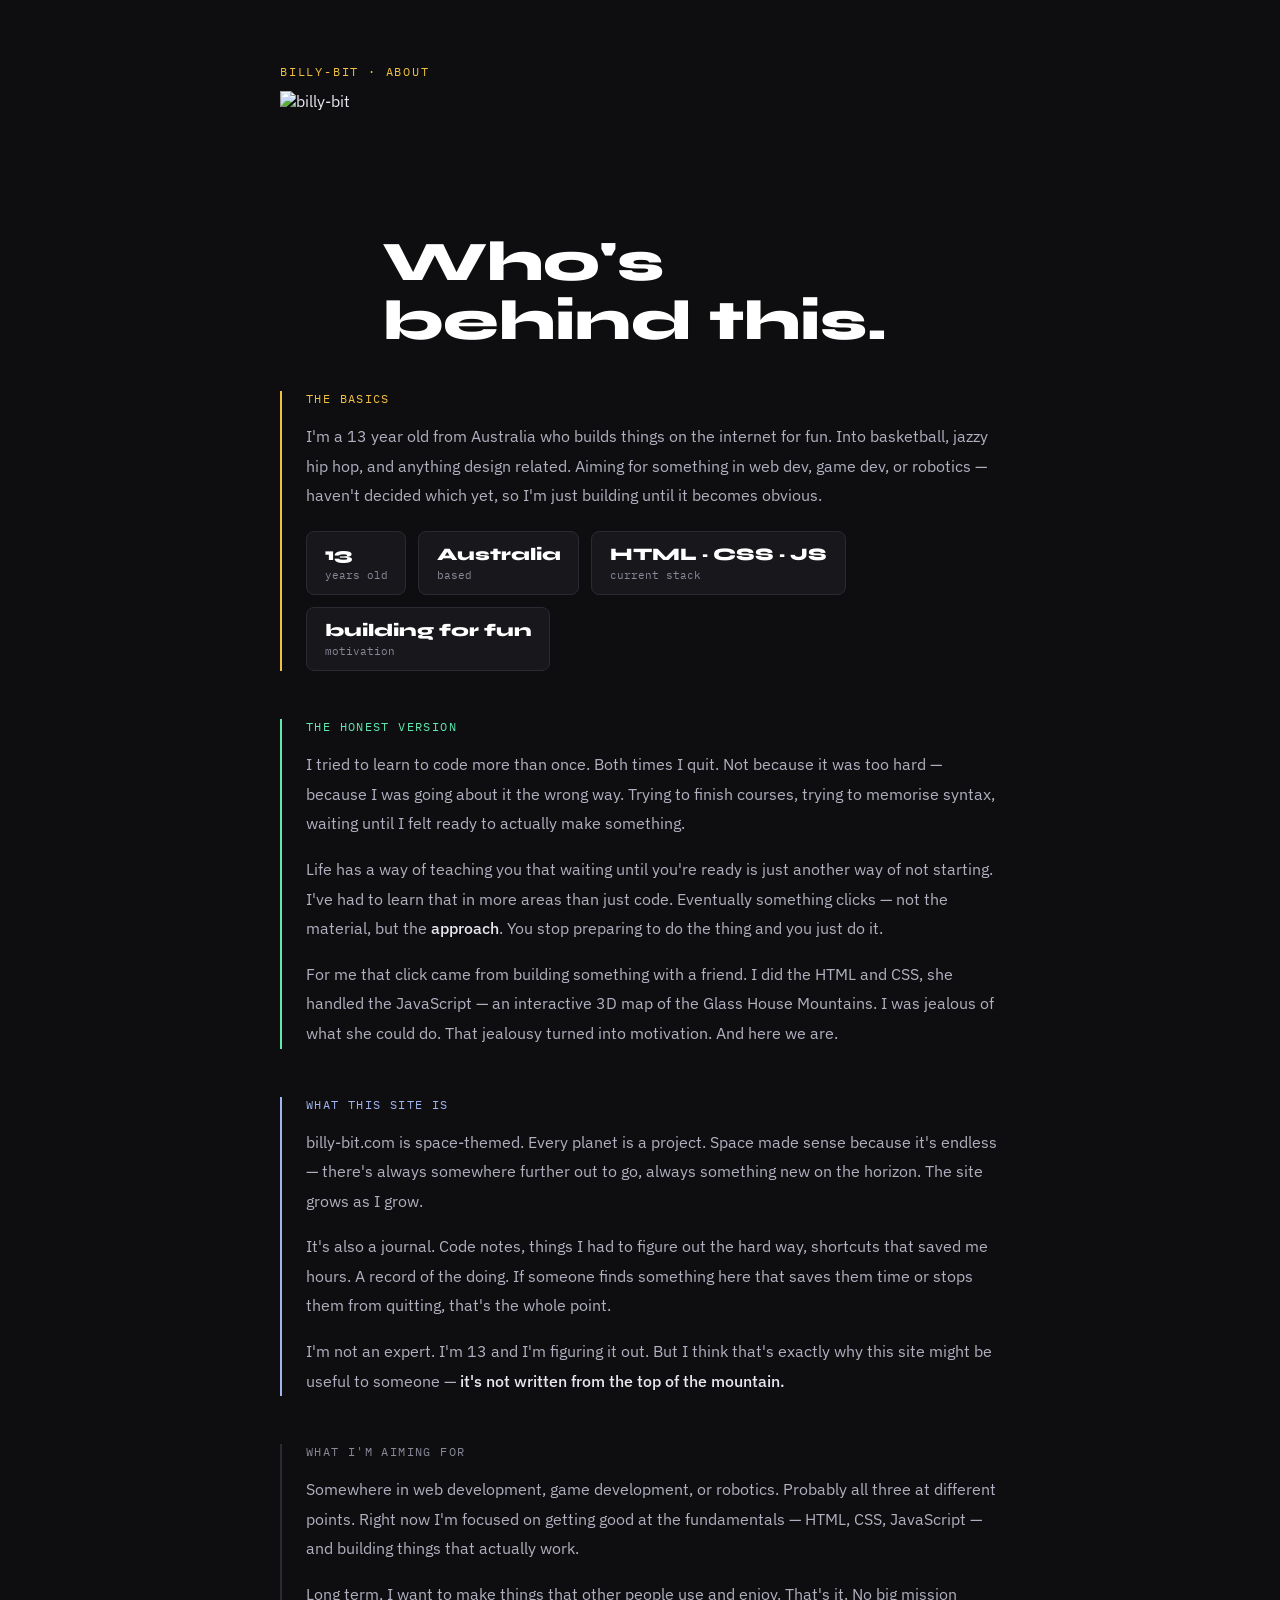
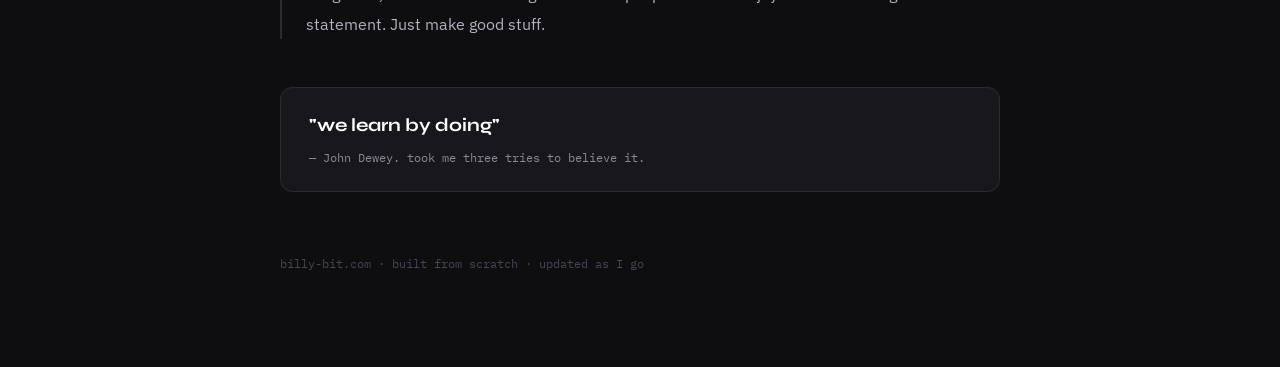
==== about/index.html @ 6b9707e9 "Add About page with creator details and site purpose This file contains the HTML structure and styli" ====
<!DOCTYPE html>
<html lang="en">
<head>
  <meta charset="UTF-8" />
  <meta name="viewport" content="width=device-width, initial-scale=1.0"/>
  <title>billy-bit · About</title>
  <link href="https://fonts.googleapis.com/css2?family=Syne:wght@700;800&family=IBM+Plex+Mono:wght@400;600&family=IBM+Plex+Sans:wght@400;500&display=swap" rel="stylesheet"/>
  <style>
    *, *::before, *::after { box-sizing: border-box; margin: 0; padding: 0; }
    :root {
      --bg: #0e0e10; --surface: #18181c; --border: #2a2a32;
      --accent: #f0c040; --accent2: #5ee8b0; --accent3: #a0b4f0;
      --text: #e8e8f0; --muted: #888898;
    }

    body {
      background: var(--bg);
      color: var(--text);
      font-family: 'IBM Plex Sans', sans-serif;
      min-height: 100vh;
      padding: 4rem 1.5rem 6rem;
    }

    .container { max-width: 720px; margin: 0 auto; }

    .label {
      font-family: 'IBM Plex Mono', monospace;
      font-size: 0.75rem;
      color: var(--accent);
      letter-spacing: 0.15em;
      text-transform: uppercase;
      margin-bottom: 0.75rem;
    }

    h1 {
      font-family: 'Syne', sans-serif;
      font-size: clamp(2.5rem, 6vw, 3.5rem);
      font-weight: 800;
      line-height: 1.05;
      color: #fff;
      margin-bottom: 2.5rem;
    }

    .block {
      border-left: 2px solid var(--border);
      padding-left: 1.5rem;
      margin-bottom: 3rem;
    }

    .block-label {
      font-family: 'IBM Plex Mono', monospace;
      font-size: 0.72rem;
      color: var(--muted);
      text-transform: uppercase;
      letter-spacing: 0.12em;
      margin-bottom: 1rem;
    }

    .block p {
      font-size: 1rem;
      color: #b0b0c0;
      line-height: 1.85;
      margin-bottom: 1rem;
    }

    .block p:last-child { margin-bottom: 0; }

    .block p strong { color: var(--text); font-weight: 500; }

    .block.highlight { border-left-color: var(--accent); }
    .block.highlight .block-label { color: var(--accent); }

    .block.green { border-left-color: var(--accent2); }
    .block.green .block-label { color: var(--accent2); }

    .block.blue { border-left-color: var(--accent3); }
    .block.blue .block-label { color: var(--accent3); }

    .stat-row {
      display: flex;
      flex-wrap: wrap;
      gap: 0.75rem;
      margin-top: 1.25rem;
    }

    .stat {
      background: var(--surface);
      border: 1px solid var(--border);
      border-radius: 8px;
      padding: 0.75rem 1.1rem;
      display: flex;
      flex-direction: column;
      gap: 0.2rem;
    }

    .stat-val {
      font-family: 'Syne', sans-serif;
      font-size: 1.1rem;
      font-weight: 800;
      color: #fff;
    }

    .stat-key {
      font-family: 'IBM Plex Mono', monospace;
      font-size: 0.7rem;
      color: var(--muted);
    }

    .quote {
      margin: 3rem 0;
      padding: 1.5rem 1.75rem;
      background: var(--surface);
      border-radius: 12px;
      border: 1px solid var(--border);
      font-family: 'Syne', sans-serif;
      font-size: 1.15rem;
      font-weight: 700;
      color: #fff;
      line-height: 1.5;
    }

    .quote span {
      display: block;
      font-family: 'IBM Plex Mono', monospace;
      font-size: 0.72rem;
      font-weight: 400;
      color: var(--muted);
      margin-top: 0.6rem;
    }

    footer {
      margin-top: 4rem;
      font-family: 'IBM Plex Mono', monospace;
      font-size: 0.75rem;
      color: #444455;
    }
  </style>
</head>
<body>
  <div class="container">

<div class="label">billy-bit · about</div>

<div style="display:flex; align-items:flex-end; gap:2rem; margin-bottom:2.5rem; flex-wrap:wrap;">
  <img 
    src="Picture1.png" 
    alt="billy-bit" 
    style="height:260px; width:auto; display:block;"
  />
  <h1 style="margin-bottom:0;">Who's<br>behind this.</h1>
</div>

    <div class="block highlight">
      <div class="block-label">The basics</div>
      <p>I'm a 13 year old from Australia who builds things on the internet for fun. Into basketball, jazzy hip hop, and anything design related. Aiming for something in web dev, game dev, or robotics — haven't decided which yet, so I'm just building until it becomes obvious.</p>
      <div class="stat-row">
        <div class="stat"><span class="stat-val">13</span><span class="stat-key">years old</span></div>
        <div class="stat"><span class="stat-val">Australia</span><span class="stat-key">based</span></div>
        <div class="stat"><span class="stat-val">HTML · CSS · JS</span><span class="stat-key">current stack</span></div>
        <div class="stat"><span class="stat-val">building for fun</span><span class="stat-key">motivation</span></div>
      </div>
    </div>

    <div class="block green">
      <div class="block-label">The honest version</div>
      <p>I tried to learn to code more than once. Both times I quit. Not because it was too hard — because I was going about it the wrong way. Trying to finish courses, trying to memorise syntax, waiting until I felt ready to actually make something.</p>
      <p>Life has a way of teaching you that waiting until you're ready is just another way of not starting. I've had to learn that in more areas than just code. Eventually something clicks — not the material, but the <strong>approach</strong>. You stop preparing to do the thing and you just do it.</p>
      <p>For me that click came from building something with a friend. I did the HTML and CSS, she handled the JavaScript — an interactive 3D map of the Glass House Mountains. I was jealous of what she could do. That jealousy turned into motivation. And here we are.</p>
    </div>

    <div class="block blue">
      <div class="block-label">What this site is</div>
      <p>billy-bit.com is space-themed. Every planet is a project. Space made sense because it's endless — there's always somewhere further out to go, always something new on the horizon. The site grows as I grow.</p>
      <p>It's also a journal. Code notes, things I had to figure out the hard way, shortcuts that saved me hours. A record of the doing. If someone finds something here that saves them time or stops them from quitting, that's the whole point.</p>
      <p>I'm not an expert. I'm 13 and I'm figuring it out. But I think that's exactly why this site might be useful to someone — <strong>it's not written from the top of the mountain.</strong></p>
    </div>

    <div class="block">
      <div class="block-label">What I'm aiming for</div>
      <p>Somewhere in web development, game development, or robotics. Probably all three at different points. Right now I'm focused on getting good at the fundamentals — HTML, CSS, JavaScript — and building things that actually work.</p>
      <p>Long term, I want to make things that other people use and enjoy. That's it. No big mission statement. Just make good stuff.</p>
    </div>

    <div class="quote">
      "we learn by doing"
      <span>— John Dewey. took me three tries to believe it.</span>
    </div>

    <footer>billy-bit.com · built from scratch · updated as I go</footer>

  </div>
</body>
</html>
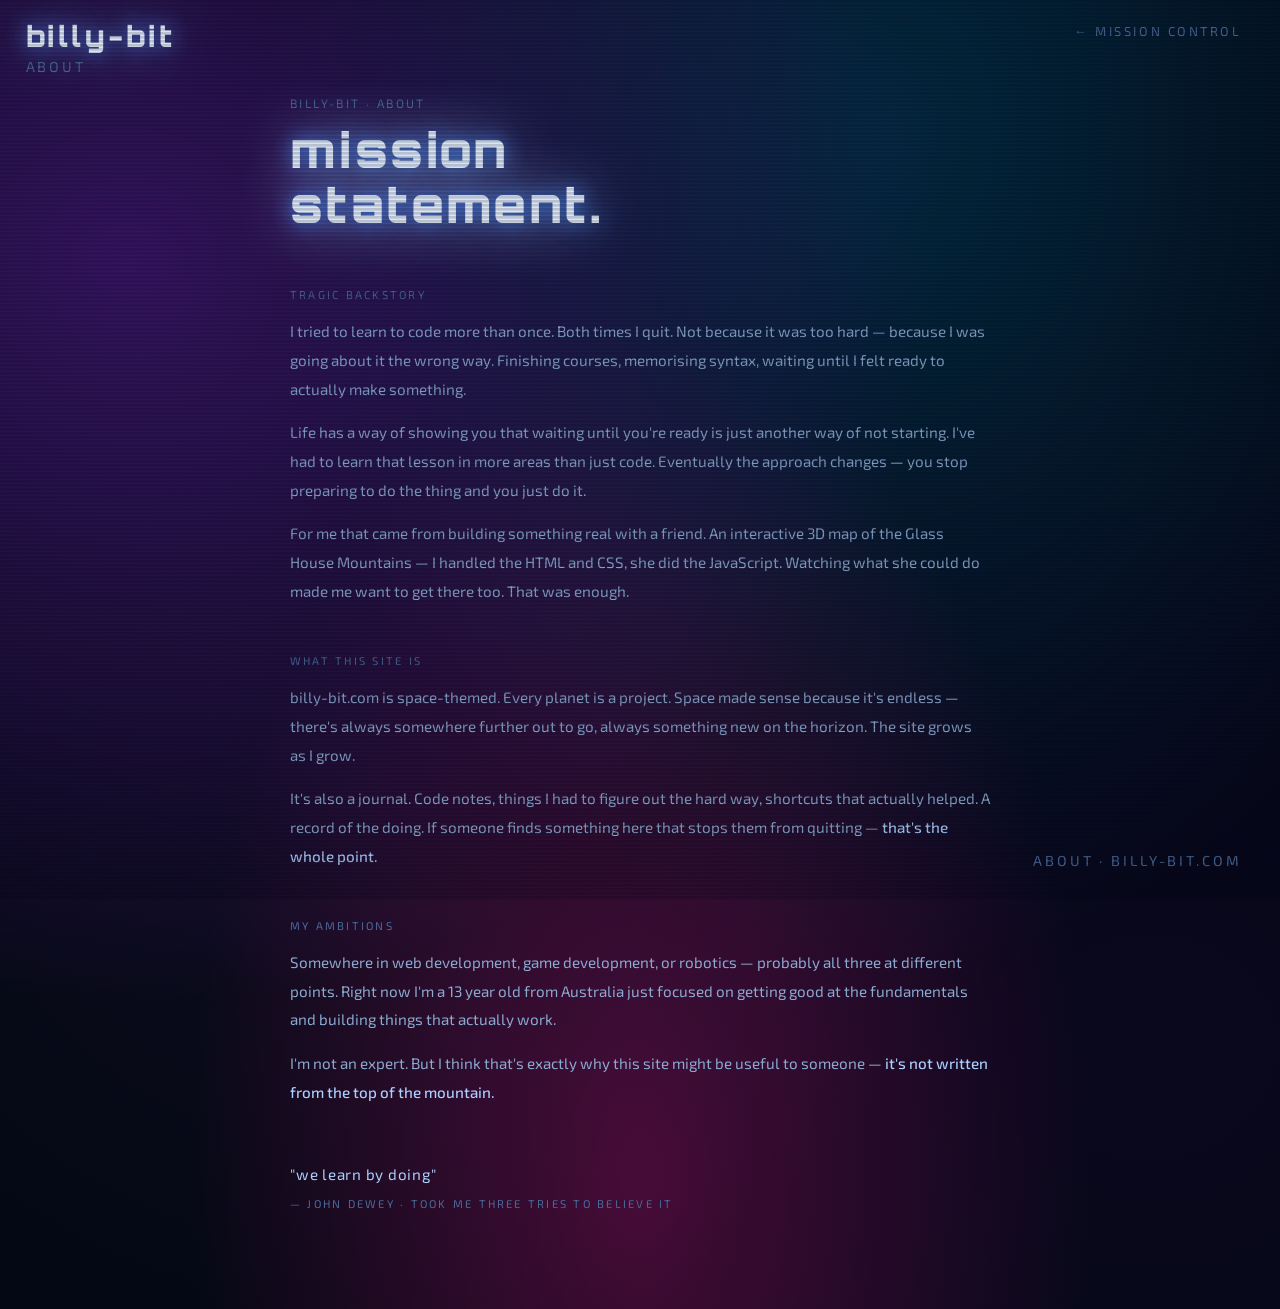
==== commit 6331d8ad: "Simplify CSS rules and update about section Refactor CSS styles for consistency and update content s" ====
--- a/about/index.html
+++ b/about/index.html
@@ -1,193 +1,197 @@
 <!DOCTYPE html>
 <html lang="en">
 <head>
-  <meta charset="UTF-8" />
-  <meta name="viewport" content="width=device-width, initial-scale=1.0"/>
-  <title>billy-bit · About</title>
-  <link href="https://fonts.googleapis.com/css2?family=Syne:wght@700;800&family=IBM+Plex+Mono:wght@400;600&family=IBM+Plex+Sans:wght@400;500&display=swap" rel="stylesheet"/>
+  <meta charset="UTF-8">
+  <meta name="viewport" content="width=device-width, initial-scale=1.0">
+  <title>billy-bit · about</title>
+  <link rel="icon" href="roboicon.ico" type="image/x-icon">
+  <link rel="preconnect" href="https://fonts.googleapis.com">
+  <link rel="preconnect" href="https://fonts.gstatic.com" crossorigin>
+  <link href="https://fonts.googleapis.com/css2?family=Orbitron:wght@400..900&family=Exo+2:ital,wght@0,100..900;1,100..900&display=swap" rel="stylesheet">
   <style>
     *, *::before, *::after { box-sizing: border-box; margin: 0; padding: 0; }
-    :root {
-      --bg: #0e0e10; --surface: #18181c; --border: #2a2a32;
-      --accent: #f0c040; --accent2: #5ee8b0; --accent3: #a0b4f0;
-      --text: #e8e8f0; --muted: #888898;
+
+    body {
+      min-height: 100vh;
+      background:
+        radial-gradient(ellipse at 10% 20%, rgba(138, 43, 226, 0.4), transparent 50%),
+        radial-gradient(ellipse at 90% 80%, rgba(75, 0, 130, 0.08), transparent 50%),
+        radial-gradient(ellipse at 50% 90%, rgba(255, 20, 147, 0.26), transparent 50%),
+        radial-gradient(ellipse at 70% 10%, rgba(0, 191, 255, 0.2), transparent 50%),
+        radial-gradient(ellipse at 30% 60%, rgba(186, 85, 211, 0.05), transparent 50%),
+        #040814;
+      color: #e8f2ff;
+      font-family: 'Exo 2', sans-serif;
+      padding: 6rem 2rem 6rem;
     }
 
-    body {
-      background: var(--bg);
-      color: var(--text);
-      font-family: 'IBM Plex Sans', sans-serif;
-      min-height: 100vh;
-      padding: 4rem 1.5rem 6rem;
+    .scanlines {
+      position: fixed;
+      inset: 0;
+      background: repeating-linear-gradient(
+        0deg,
+        transparent,
+        transparent 0px,
+        rgba(0,0,20,0.2) 2px,
+        rgba(0,0,20,0.2) 4px
+      );
+      pointer-events: none;
+      z-index: 1000000000000000;
     }
 
-    .container { max-width: 720px; margin: 0 auto; }
+    .hud-tl { position: fixed; left: 2%; top: 2%; }
 
-    .label {
-      font-family: 'IBM Plex Mono', monospace;
+    .site-name {
+      font-family: 'Orbitron', sans-serif;
+      font-size: 1.8rem;
+      font-weight: 900;
+      color: #e8f2ff;
+      letter-spacing: 0.1em;
+      text-shadow: 0 0 20px rgba(74,143,255,2), 0 0 60px rgb(169,204,255);
+    }
+
+    .site-sub {
+      font-family: 'Exo 2', sans-serif;
+      font-size: 0.9rem;
+      color: #4a6a9a;
+      letter-spacing: 0.2em;
+      text-transform: uppercase;
+      margin-top: 0.25rem;
+    }
+
+    .back-link {
+      position: fixed;
+      right: 3%;
+      top: 2.5%;
+      font-family: 'Exo 2', sans-serif;
+      font-size: 0.8rem;
+      color: #4a6a9a;
+      letter-spacing: 0.2em;
+      text-transform: uppercase;
+      text-decoration: none;
+      transition: color 0.2s;
+    }
+
+    .back-link:hover { color: #abcfff; }
+
+    .container { max-width: 700px; margin: 0 auto; }
+
+    .page-label {
+      font-family: 'Exo 2', sans-serif;
       font-size: 0.75rem;
-      color: var(--accent);
-      letter-spacing: 0.15em;
+      color: #4a6a9a;
+      letter-spacing: 0.2em;
       text-transform: uppercase;
       margin-bottom: 0.75rem;
     }
 
     h1 {
-      font-family: 'Syne', sans-serif;
-      font-size: clamp(2.5rem, 6vw, 3.5rem);
-      font-weight: 800;
-      line-height: 1.05;
-      color: #fff;
-      margin-bottom: 2.5rem;
+      font-family: 'Orbitron', sans-serif;
+      font-size: clamp(2rem, 5vw, 3rem);
+      font-weight: 900;
+      color: #e8f2ff;
+      letter-spacing: 0.05em;
+      text-shadow: 0 0 20px rgba(74,143,255,1), 0 0 60px rgb(169,204,255);
+      margin-bottom: 3.5rem;
+      line-height: 1.15;
     }
 
-    .block {
-      border-left: 2px solid var(--border);
-      padding-left: 1.5rem;
-      margin-bottom: 3rem;
-    }
+    .block { margin-bottom: 3rem; }
 
     .block-label {
-      font-family: 'IBM Plex Mono', monospace;
-      font-size: 0.72rem;
-      color: var(--muted);
+      font-family: 'Exo 2', sans-serif;
+      font-size: 0.7rem;
+      color: #4a6a9a;
+      letter-spacing: 0.2em;
       text-transform: uppercase;
-      letter-spacing: 0.12em;
       margin-bottom: 1rem;
     }
 
     .block p {
-      font-size: 1rem;
-      color: #b0b0c0;
-      line-height: 1.85;
-      margin-bottom: 1rem;
+      font-size: 0.95rem;
+      color: #8aaad0;
+      line-height: 1.9;
+      margin-bottom: 0.9rem;
     }
 
     .block p:last-child { margin-bottom: 0; }
 
-    .block p strong { color: var(--text); font-weight: 500; }
-
-    .block.highlight { border-left-color: var(--accent); }
-    .block.highlight .block-label { color: var(--accent); }
-
-    .block.green { border-left-color: var(--accent2); }
-    .block.green .block-label { color: var(--accent2); }
-
-    .block.blue { border-left-color: var(--accent3); }
-    .block.blue .block-label { color: var(--accent3); }
-
-    .stat-row {
-      display: flex;
-      flex-wrap: wrap;
-      gap: 0.75rem;
-      margin-top: 1.25rem;
-    }
-
-    .stat {
-      background: var(--surface);
-      border: 1px solid var(--border);
-      border-radius: 8px;
-      padding: 0.75rem 1.1rem;
-      display: flex;
-      flex-direction: column;
-      gap: 0.2rem;
-    }
-
-    .stat-val {
-      font-family: 'Syne', sans-serif;
-      font-size: 1.1rem;
-      font-weight: 800;
-      color: #fff;
-    }
-
-    .stat-key {
-      font-family: 'IBM Plex Mono', monospace;
-      font-size: 0.7rem;
-      color: var(--muted);
-    }
+    .block p strong { color: #abcfff; font-weight: 500; }
 
     .quote {
-      margin: 3rem 0;
-      padding: 1.5rem 1.75rem;
-      background: var(--surface);
-      border-radius: 12px;
-      border: 1px solid var(--border);
-      font-family: 'Syne', sans-serif;
-      font-size: 1.15rem;
-      font-weight: 700;
-      color: #fff;
-      line-height: 1.5;
+      margin-top: 3.5rem;
+      font-family: 'Exo 2', sans-serif;
+      font-size: 0.95rem;
+      color: #abcfff;
+      line-height: 1.6;
+      letter-spacing: 0.05em;
     }
 
     .quote span {
       display: block;
-      font-family: 'IBM Plex Mono', monospace;
-      font-size: 0.72rem;
-      font-weight: 400;
-      color: var(--muted);
-      margin-top: 0.6rem;
+      font-size: 0.7rem;
+      color: #4a6a9a;
+      letter-spacing: 0.2em;
+      text-transform: uppercase;
+      margin-top: 0.5rem;
     }
 
-    footer {
-      margin-top: 4rem;
-      font-family: 'IBM Plex Mono', monospace;
-      font-size: 0.75rem;
-      color: #444455;
+    .hud-br {
+      position: fixed;
+      right: 3%;
+      bottom: 3.5%;
+      text-align: right;
+      font-family: 'Exo 2', sans-serif;
+      font-size: 0.9rem;
+      color: #4a6a9a;
+      letter-spacing: 0.2em;
+      text-transform: uppercase;
     }
   </style>
 </head>
 <body>
+
+  <div class="hud-tl">
+    <div class="site-name">billy-bit</div>
+    <div class="site-sub">about</div>
+  </div>
+
+  <a href="https://billy-bit.com" class="back-link">← mission control</a>
+
+  <div class="scanlines"></div>
+
   <div class="container">
 
-<div class="label">billy-bit · about</div>
+    <div class="page-label">billy-bit · about</div>
+    <h1>mission<br>statement.</h1>
 
-<div style="display:flex; align-items:flex-end; gap:2rem; margin-bottom:2.5rem; flex-wrap:wrap;">
-  <img 
-    src="Picture1.png" 
-    alt="billy-bit" 
-    style="height:260px; width:auto; display:block;"
-  />
-  <h1 style="margin-bottom:0;">Who's<br>behind this.</h1>
-</div>
-
-    <div class="block highlight">
-      <div class="block-label">The basics</div>
-      <p>I'm a 13 year old from Australia who builds things on the internet for fun. Into basketball, jazzy hip hop, and anything design related. Aiming for something in web dev, game dev, or robotics — haven't decided which yet, so I'm just building until it becomes obvious.</p>
-      <div class="stat-row">
-        <div class="stat"><span class="stat-val">13</span><span class="stat-key">years old</span></div>
-        <div class="stat"><span class="stat-val">Australia</span><span class="stat-key">based</span></div>
-        <div class="stat"><span class="stat-val">HTML · CSS · JS</span><span class="stat-key">current stack</span></div>
-        <div class="stat"><span class="stat-val">building for fun</span><span class="stat-key">motivation</span></div>
-      </div>
-    </div>
-
-    <div class="block green">
-      <div class="block-label">The honest version</div>
-      <p>I tried to learn to code more than once. Both times I quit. Not because it was too hard — because I was going about it the wrong way. Trying to finish courses, trying to memorise syntax, waiting until I felt ready to actually make something.</p>
-      <p>Life has a way of teaching you that waiting until you're ready is just another way of not starting. I've had to learn that in more areas than just code. Eventually something clicks — not the material, but the <strong>approach</strong>. You stop preparing to do the thing and you just do it.</p>
-      <p>For me that click came from building something with a friend. I did the HTML and CSS, she handled the JavaScript — an interactive 3D map of the Glass House Mountains. I was jealous of what she could do. That jealousy turned into motivation. And here we are.</p>
-    </div>
-
-    <div class="block blue">
-      <div class="block-label">What this site is</div>
-      <p>billy-bit.com is space-themed. Every planet is a project. Space made sense because it's endless — there's always somewhere further out to go, always something new on the horizon. The site grows as I grow.</p>
-      <p>It's also a journal. Code notes, things I had to figure out the hard way, shortcuts that saved me hours. A record of the doing. If someone finds something here that saves them time or stops them from quitting, that's the whole point.</p>
-      <p>I'm not an expert. I'm 13 and I'm figuring it out. But I think that's exactly why this site might be useful to someone — <strong>it's not written from the top of the mountain.</strong></p>
+    <div class="block">
+      <div class="block-label">tragic backstory</div>
+      <p>I tried to learn to code more than once. Both times I quit. Not because it was too hard — because I was going about it the wrong way. Finishing courses, memorising syntax, waiting until I felt ready to actually make something.</p>
+      <p>Life has a way of showing you that waiting until you're ready is just another way of not starting. I've had to learn that lesson in more areas than just code. Eventually the approach changes — you stop preparing to do the thing and you just do it.</p>
+      <p>For me that came from building something real with a friend. An interactive 3D map of the Glass House Mountains — I handled the HTML and CSS, she did the JavaScript. Watching what she could do made me want to get there too. That was enough.</p>
     </div>
 
     <div class="block">
-      <div class="block-label">What I'm aiming for</div>
-      <p>Somewhere in web development, game development, or robotics. Probably all three at different points. Right now I'm focused on getting good at the fundamentals — HTML, CSS, JavaScript — and building things that actually work.</p>
-      <p>Long term, I want to make things that other people use and enjoy. That's it. No big mission statement. Just make good stuff.</p>
+      <div class="block-label">what this site is</div>
+      <p>billy-bit.com is space-themed. Every planet is a project. Space made sense because it's endless — there's always somewhere further out to go, always something new on the horizon. The site grows as I grow.</p>
+      <p>It's also a journal. Code notes, things I had to figure out the hard way, shortcuts that actually helped. A record of the doing. If someone finds something here that stops them from quitting — <strong>that's the whole point.</strong></p>
+    </div>
+
+    <div class="block">
+      <div class="block-label">my ambitions</div>
+      <p>Somewhere in web development, game development, or robotics — probably all three at different points. Right now I'm a 13 year old from Australia just focused on getting good at the fundamentals and building things that actually work.</p>
+      <p>I'm not an expert. But I think that's exactly why this site might be useful to someone — <strong>it's not written from the top of the mountain.</strong></p>
     </div>
 
     <div class="quote">
       "we learn by doing"
-      <span>— John Dewey. took me three tries to believe it.</span>
+      <span>— John Dewey · took me three tries to believe it</span>
     </div>
 
-    <footer>billy-bit.com · built from scratch · updated as I go</footer>
+  </div>
 
-  </div>
+  <div class="hud-br">about · billy-bit.com</div>
+
 </body>
 </html>
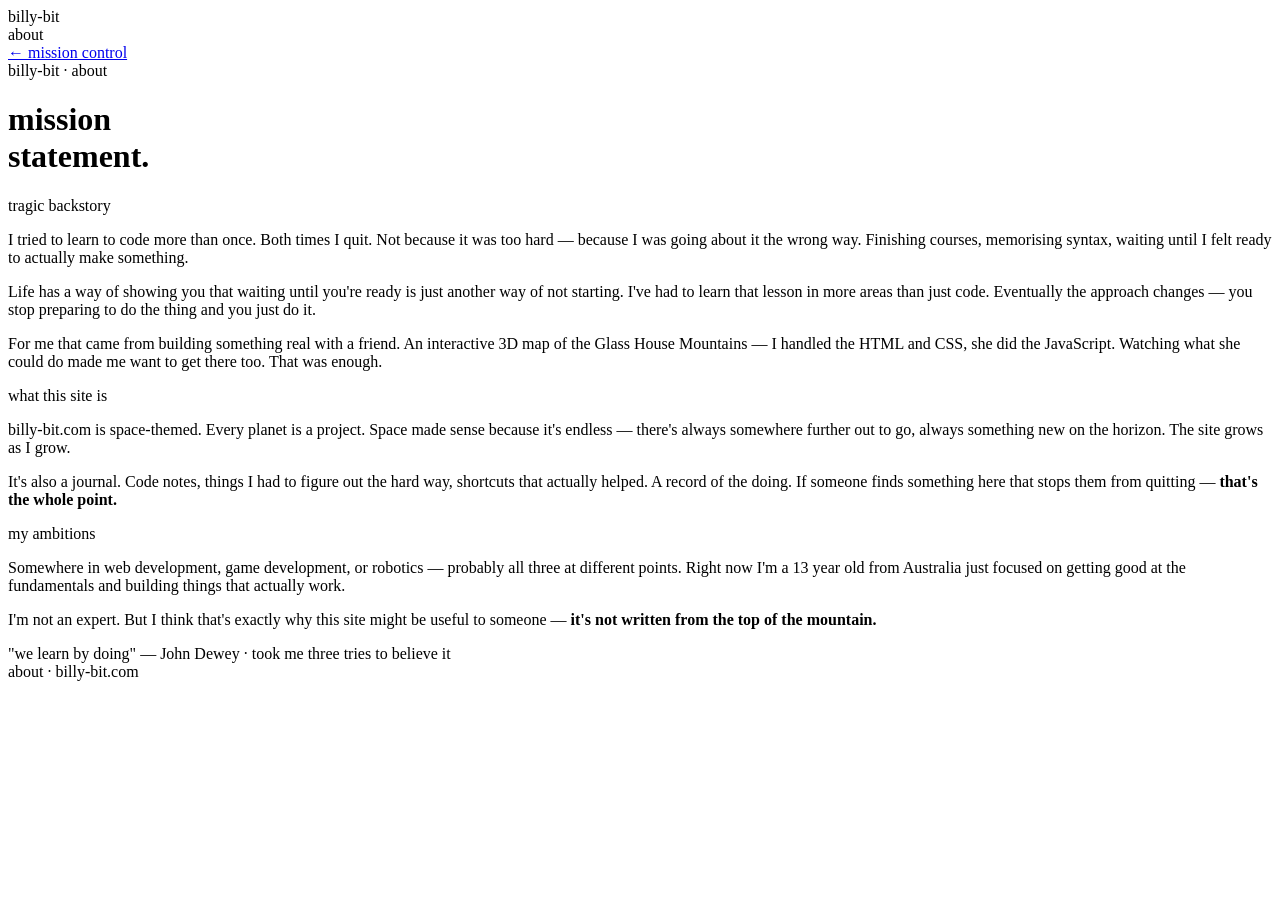
==== commit 908d656c: "Refactor styles by linking external CSS Removed inline styles and linked external CSS file." ====
--- a/about/index.html
+++ b/about/index.html
@@ -8,146 +8,7 @@
   <link rel="preconnect" href="https://fonts.googleapis.com">
   <link rel="preconnect" href="https://fonts.gstatic.com" crossorigin>
   <link href="https://fonts.googleapis.com/css2?family=Orbitron:wght@400..900&family=Exo+2:ital,wght@0,100..900;1,100..900&display=swap" rel="stylesheet">
-  <style>
-    *, *::before, *::after { box-sizing: border-box; margin: 0; padding: 0; }
-
-    body {
-      min-height: 100vh;
-      background:
-        radial-gradient(ellipse at 10% 20%, rgba(138, 43, 226, 0.4), transparent 50%),
-        radial-gradient(ellipse at 90% 80%, rgba(75, 0, 130, 0.08), transparent 50%),
-        radial-gradient(ellipse at 50% 90%, rgba(255, 20, 147, 0.26), transparent 50%),
-        radial-gradient(ellipse at 70% 10%, rgba(0, 191, 255, 0.2), transparent 50%),
-        radial-gradient(ellipse at 30% 60%, rgba(186, 85, 211, 0.05), transparent 50%),
-        #040814;
-      color: #e8f2ff;
-      font-family: 'Exo 2', sans-serif;
-      padding: 6rem 2rem 6rem;
-    }
-
-    .scanlines {
-      position: fixed;
-      inset: 0;
-      background: repeating-linear-gradient(
-        0deg,
-        transparent,
-        transparent 0px,
-        rgba(0,0,20,0.2) 2px,
-        rgba(0,0,20,0.2) 4px
-      );
-      pointer-events: none;
-      z-index: 1000000000000000;
-    }
-
-    .hud-tl { position: fixed; left: 2%; top: 2%; }
-
-    .site-name {
-      font-family: 'Orbitron', sans-serif;
-      font-size: 1.8rem;
-      font-weight: 900;
-      color: #e8f2ff;
-      letter-spacing: 0.1em;
-      text-shadow: 0 0 20px rgba(74,143,255,2), 0 0 60px rgb(169,204,255);
-    }
-
-    .site-sub {
-      font-family: 'Exo 2', sans-serif;
-      font-size: 0.9rem;
-      color: #4a6a9a;
-      letter-spacing: 0.2em;
-      text-transform: uppercase;
-      margin-top: 0.25rem;
-    }
-
-    .back-link {
-      position: fixed;
-      right: 3%;
-      top: 2.5%;
-      font-family: 'Exo 2', sans-serif;
-      font-size: 0.8rem;
-      color: #4a6a9a;
-      letter-spacing: 0.2em;
-      text-transform: uppercase;
-      text-decoration: none;
-      transition: color 0.2s;
-    }
-
-    .back-link:hover { color: #abcfff; }
-
-    .container { max-width: 700px; margin: 0 auto; }
-
-    .page-label {
-      font-family: 'Exo 2', sans-serif;
-      font-size: 0.75rem;
-      color: #4a6a9a;
-      letter-spacing: 0.2em;
-      text-transform: uppercase;
-      margin-bottom: 0.75rem;
-    }
-
-    h1 {
-      font-family: 'Orbitron', sans-serif;
-      font-size: clamp(2rem, 5vw, 3rem);
-      font-weight: 900;
-      color: #e8f2ff;
-      letter-spacing: 0.05em;
-      text-shadow: 0 0 20px rgba(74,143,255,1), 0 0 60px rgb(169,204,255);
-      margin-bottom: 3.5rem;
-      line-height: 1.15;
-    }
-
-    .block { margin-bottom: 3rem; }
-
-    .block-label {
-      font-family: 'Exo 2', sans-serif;
-      font-size: 0.7rem;
-      color: #4a6a9a;
-      letter-spacing: 0.2em;
-      text-transform: uppercase;
-      margin-bottom: 1rem;
-    }
-
-    .block p {
-      font-size: 0.95rem;
-      color: #8aaad0;
-      line-height: 1.9;
-      margin-bottom: 0.9rem;
-    }
-
-    .block p:last-child { margin-bottom: 0; }
-
-    .block p strong { color: #abcfff; font-weight: 500; }
-
-    .quote {
-      margin-top: 3.5rem;
-      font-family: 'Exo 2', sans-serif;
-      font-size: 0.95rem;
-      color: #abcfff;
-      line-height: 1.6;
-      letter-spacing: 0.05em;
-    }
-
-    .quote span {
-      display: block;
-      font-size: 0.7rem;
-      color: #4a6a9a;
-      letter-spacing: 0.2em;
-      text-transform: uppercase;
-      margin-top: 0.5rem;
-    }
-
-    .hud-br {
-      position: fixed;
-      right: 3%;
-      bottom: 3.5%;
-      text-align: right;
-      font-family: 'Exo 2', sans-serif;
-      font-size: 0.9rem;
-      color: #4a6a9a;
-      letter-spacing: 0.2em;
-      text-transform: uppercase;
-    }
-  </style>
+  <link rel="stylesheet" href="about.css">
 </head>
 <body>
 
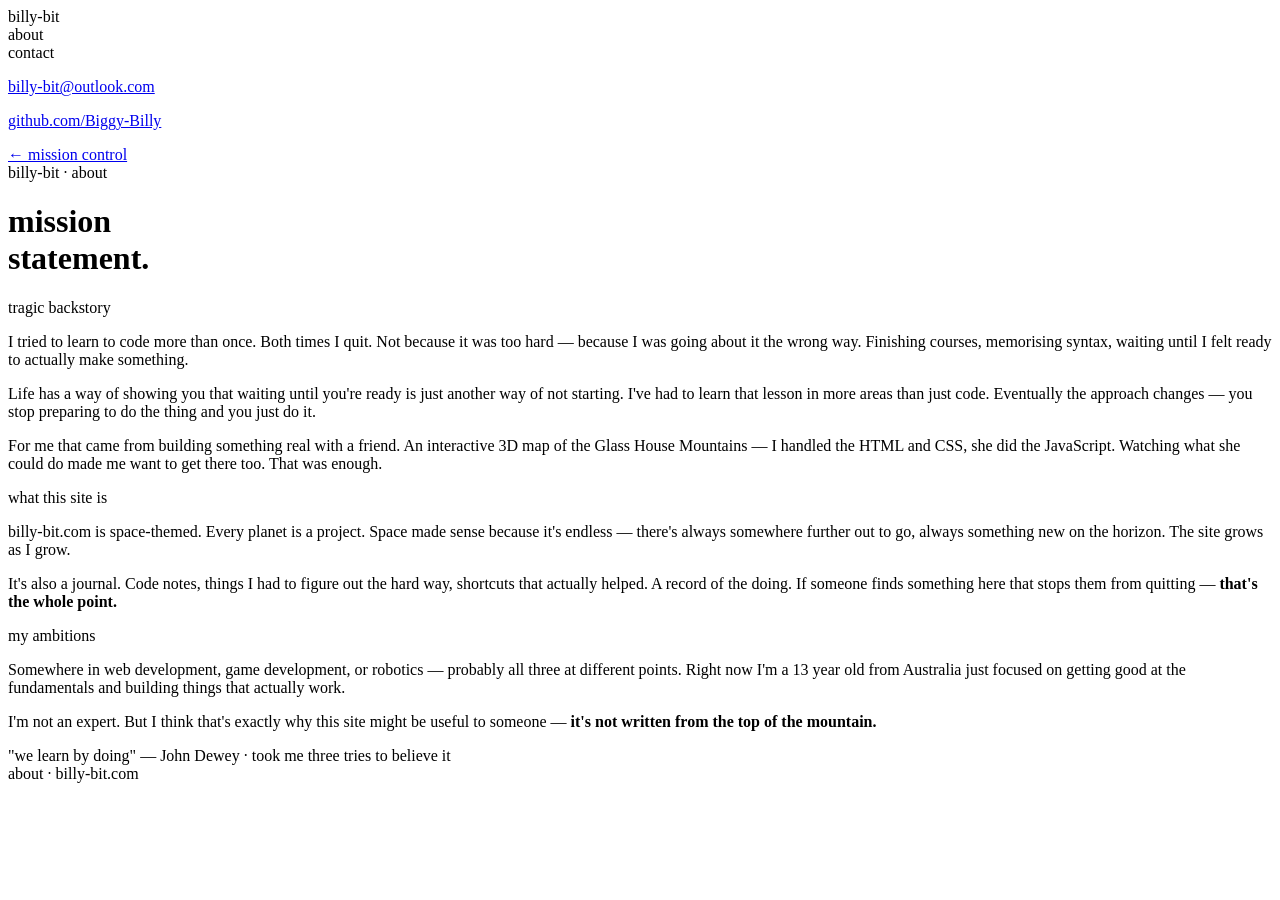
==== commit 51a586c5: "Add contact information section to about page" ====
--- a/about/index.html
+++ b/about/index.html
@@ -16,7 +16,11 @@
     <div class="site-name">billy-bit</div>
     <div class="site-sub">about</div>
   </div>
-
+  <div class="block">
+    <div class="block-label">contact</div>
+    <p><a href="mailto:billy-bit@outlook.com" class="contact-link">billy-bit@outlook.com</a></p>
+    <p><a href="https://github.com/Biggy-Billy" target="_blank" rel="noopener noreferrer" class="contact-link">github.com/Biggy-Billy</a></p>
+  </div>
   <a href="https://billy-bit.com" class="back-link">← mission control</a>
 
   <div class="scanlines"></div>
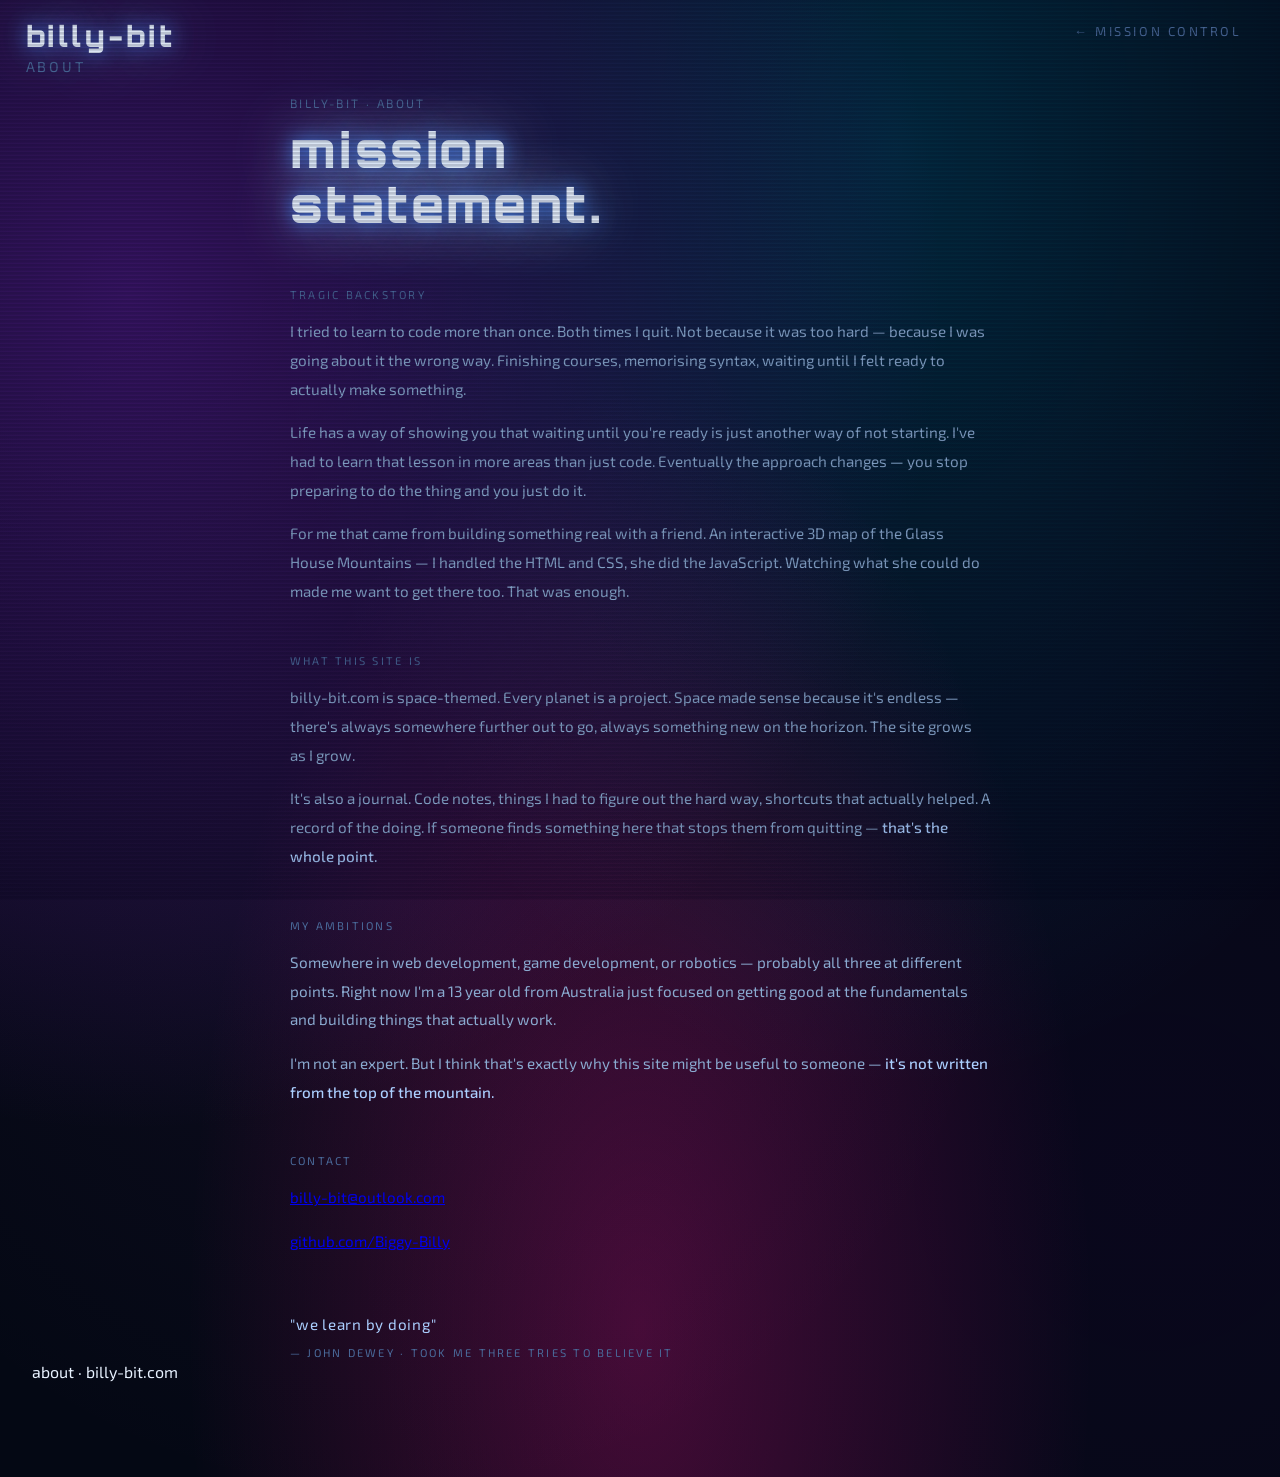
==== commit 58ca18bd: "Update index.html" ====
--- a/about/index.html
+++ b/about/index.html
@@ -1,62 +1,64 @@
 <!DOCTYPE html>
 <html lang="en">
 <head>
-  <meta charset="UTF-8">
-  <meta name="viewport" content="width=device-width, initial-scale=1.0">
-  <title>billy-bit · about</title>
-  <link rel="icon" href="roboicon.ico" type="image/x-icon">
-  <link rel="preconnect" href="https://fonts.googleapis.com">
-  <link rel="preconnect" href="https://fonts.gstatic.com" crossorigin>
-  <link href="https://fonts.googleapis.com/css2?family=Orbitron:wght@400..900&family=Exo+2:ital,wght@0,100..900;1,100..900&display=swap" rel="stylesheet">
-  <link rel="stylesheet" href="about.css">
+    <meta charset="UTF-8">
+    <meta name="viewport" content="width=device-width, initial-scale=1.0">
+    <title>billy-bit · about</title>
+    <link rel="icon" href="../roboicon.ico" type="image/x-icon">
+    <link rel="preconnect" href="https://fonts.googleapis.com">
+    <link rel="preconnect" href="https://fonts.gstatic.com" crossorigin>
+    <link href="https://fonts.googleapis.com/css2?family=Orbitron:wght@400..900&family=Exo+2:ital,wght@0,100..900;1,100..900&display=swap" rel="stylesheet">
+    <link rel="stylesheet" href="styles.css">
 </head>
 <body>
 
-  <div class="hud-tl">
-    <div class="site-name">billy-bit</div>
-    <div class="site-sub">about</div>
-  </div>
-  <div class="block">
-    <div class="block-label">contact</div>
-    <p><a href="mailto:billy-bit@outlook.com" class="contact-link">billy-bit@outlook.com</a></p>
-    <p><a href="https://github.com/Biggy-Billy" target="_blank" rel="noopener noreferrer" class="contact-link">github.com/Biggy-Billy</a></p>
-  </div>
-  <a href="https://billy-bit.com" class="back-link">← mission control</a>
-
-  <div class="scanlines"></div>
-
-  <div class="container">
-
-    <div class="page-label">billy-bit · about</div>
-    <h1>mission<br>statement.</h1>
-
-    <div class="block">
-      <div class="block-label">tragic backstory</div>
-      <p>I tried to learn to code more than once. Both times I quit. Not because it was too hard — because I was going about it the wrong way. Finishing courses, memorising syntax, waiting until I felt ready to actually make something.</p>
-      <p>Life has a way of showing you that waiting until you're ready is just another way of not starting. I've had to learn that lesson in more areas than just code. Eventually the approach changes — you stop preparing to do the thing and you just do it.</p>
-      <p>For me that came from building something real with a friend. An interactive 3D map of the Glass House Mountains — I handled the HTML and CSS, she did the JavaScript. Watching what she could do made me want to get there too. That was enough.</p>
+    <div class="hud-tl">
+        <div class="site-name">billy-bit</div>
+        <div class="site-sub">about</div>
     </div>
 
-    <div class="block">
-      <div class="block-label">what this site is</div>
-      <p>billy-bit.com is space-themed. Every planet is a project. Space made sense because it's endless — there's always somewhere further out to go, always something new on the horizon. The site grows as I grow.</p>
-      <p>It's also a journal. Code notes, things I had to figure out the hard way, shortcuts that actually helped. A record of the doing. If someone finds something here that stops them from quitting — <strong>that's the whole point.</strong></p>
+    <a href="https://billy-bit.com" class="back-link">← mission control</a>
+
+    <div class="scanlines"></div>
+
+    <div class="container">
+
+        <div class="page-label">billy-bit · about</div>
+        <h1>mission<br>statement.</h1>
+
+        <div class="block">
+            <div class="block-label">tragic backstory</div>
+            <p>I tried to learn to code more than once. Both times I quit. Not because it was too hard — because I was going about it the wrong way. Finishing courses, memorising syntax, waiting until I felt ready to actually make something.</p>
+            <p>Life has a way of showing you that waiting until you're ready is just another way of not starting. I've had to learn that lesson in more areas than just code. Eventually the approach changes — you stop preparing to do the thing and you just do it.</p>
+            <p>For me that came from building something real with a friend. An interactive 3D map of the Glass House Mountains — I handled the HTML and CSS, she did the JavaScript. Watching what she could do made me want to get there too. That was enough.</p>
+        </div>
+
+        <div class="block">
+            <div class="block-label">what this site is</div>
+            <p>billy-bit.com is space-themed. Every planet is a project. Space made sense because it's endless — there's always somewhere further out to go, always something new on the horizon. The site grows as I grow.</p>
+            <p>It's also a journal. Code notes, things I had to figure out the hard way, shortcuts that actually helped. A record of the doing. If someone finds something here that stops them from quitting — <strong>that's the whole point.</strong></p>
+        </div>
+
+        <div class="block">
+            <div class="block-label">my ambitions</div>
+            <p>Somewhere in web development, game development, or robotics — probably all three at different points. Right now I'm a 13 year old from Australia just focused on getting good at the fundamentals and building things that actually work.</p>
+            <p>I'm not an expert. But I think that's exactly why this site might be useful to someone — <strong>it's not written from the top of the mountain.</strong></p>
+        </div>
+
+        <div class="block">
+            <div class="block-label">contact</div>
+            <p><a href="mailto:billy-bit@outlook.com" class="contact-link">billy-bit@outlook.com</a></p>
+            <p><a href="https://github.com/Biggy-Billy" target="_blank" rel="noopener noreferrer" class="contact-link">github.com/Biggy-Billy</a></p>
+        </div>
+
+        <div class="quote">
+            "we learn by doing"
+            <span>— John Dewey · took me three tries to believe it</span>
+        </div>
+
     </div>
 
-    <div class="block">
-      <div class="block-label">my ambitions</div>
-      <p>Somewhere in web development, game development, or robotics — probably all three at different points. Right now I'm a 13 year old from Australia just focused on getting good at the fundamentals and building things that actually work.</p>
-      <p>I'm not an expert. But I think that's exactly why this site might be useful to someone — <strong>it's not written from the top of the mountain.</strong></p>
-    </div>
-
-    <div class="quote">
-      "we learn by doing"
-      <span>— John Dewey · took me three tries to believe it</span>
-    </div>
-
-  </div>
-
-  <div class="hud-br">about · billy-bit.com</div>
+    <div class="hud-br-about">about · billy-bit.com</div>
 
 </body>
 </html>
--- a/about/styles.css
+++ b/about/styles.css
@@ -0,0 +1,158 @@
+* {
+  box-sizing: border-box;
+  margin: 0;
+  padding: 0;
+}
+
+body {
+  min-height: 100vh;
+  background:
+    radial-gradient(ellipse at 10% 20%, rgba(138, 43, 226, 0.4), transparent 50%),
+    radial-gradient(ellipse at 90% 80%, rgba(75, 0, 130, 0.08), transparent 50%),
+    radial-gradient(ellipse at 50% 90%, rgba(255, 20, 147, 0.26), transparent 50%),
+    radial-gradient(ellipse at 70% 10%, rgba(0, 191, 255, 0.2), transparent 50%),
+    radial-gradient(ellipse at 30% 60%, rgba(186, 85, 211, 0.05), transparent 50%),
+    #040814;
+  color: #e8f2ff;
+  font-family: 'Exo 2', sans-serif;
+  padding: 6rem 2rem 6rem;
+}
+
+.scanlines {
+  position: fixed;
+  inset: 0;
+  background: repeating-linear-gradient(
+    0deg,
+    transparent,
+    transparent 0px,
+    rgba(0,0,20,0.2) 2px,
+    rgba(0,0,20,0.2) 4px
+  );
+  pointer-events: none;
+  z-index: 1000000000000000;
+}
+
+.hud-tl {
+  position: fixed;
+  left: 2%;
+  top: 2%;
+}
+
+.site-name {
+  font-family: 'Orbitron', sans-serif;
+  font-size: 1.8rem;
+  font-weight: 900;
+  color: #e8f2ff;
+  letter-spacing: 0.1em;
+  text-shadow: 0 0 20px rgba(74,143,255,2), 0 0 60px rgb(169,204,255);
+}
+
+.site-sub {
+  font-family: 'Exo 2', sans-serif;
+  font-size: 0.9rem;
+  color: #4a6a9a;
+  letter-spacing: 0.2em;
+  text-transform: uppercase;
+  margin-top: 0.25rem;
+}
+
+.back-link {
+  position: fixed;
+  right: 3%;
+  top: 2.5%;
+  font-family: 'Exo 2', sans-serif;
+  font-size: 0.8rem;
+  color: #4a6a9a;
+  letter-spacing: 0.2em;
+  text-transform: uppercase;
+  text-decoration: none;
+  transition: color 0.2s;
+}
+
+.back-link:hover {
+  color: #abcfff;
+}
+
+.container {
+  max-width: 700px;
+  margin: 0 auto;
+}
+
+.page-label {
+  font-family: 'Exo 2', sans-serif;
+  font-size: 0.75rem;
+  color: #4a6a9a;
+  letter-spacing: 0.2em;
+  text-transform: uppercase;
+  margin-bottom: 0.75rem;
+}
+
+h1 {
+  font-family: 'Orbitron', sans-serif;
+  font-size: clamp(2rem, 5vw, 3rem);
+  font-weight: 900;
+  color: #e8f2ff;
+  letter-spacing: 0.05em;
+  text-shadow: 0 0 20px rgba(74,143,255,1), 0 0 60px rgb(169,204,255);
+  margin-bottom: 3.5rem;
+  line-height: 1.15;
+}
+
+.block {
+  margin-bottom: 3rem;
+}
+
+.block-label {
+  font-family: 'Exo 2', sans-serif;
+  font-size: 0.7rem;
+  color: #4a6a9a;
+  letter-spacing: 0.2em;
+  text-transform: uppercase;
+  margin-bottom: 1rem;
+}
+
+.block p {
+  font-size: 0.95rem;
+  color: #8aaad0;
+  line-height: 1.9;
+  margin-bottom: 0.9rem;
+}
+
+.block p:last-child {
+  margin-bottom: 0;
+}
+
+.block p strong {
+  color: #abcfff;
+  font-weight: 500;
+}
+
+.quote {
+  margin-top: 3.5rem;
+  font-family: 'Exo 2', sans-serif;
+  font-size: 0.95rem;
+  color: #abcfff;
+  line-height: 1.6;
+  letter-spacing: 0.05em;
+}
+
+.quote span {
+  display: block;
+  font-size: 0.7rem;
+  color: #4a6a9a;
+  letter-spacing: 0.2em;
+  text-transform: uppercase;
+  margin-top: 0.5rem;
+}
+
+.hud-br {
+  position: fixed;
+  right: 3%;
+  bottom: 3.5%;
+  text-align: right;
+  font-family: 'Exo 2', sans-serif;
+  font-size: 0.9rem;
+  color: #4a6a9a;
+  letter-spacing: 0.2em;
+  text-transform: uppercase;
+}
